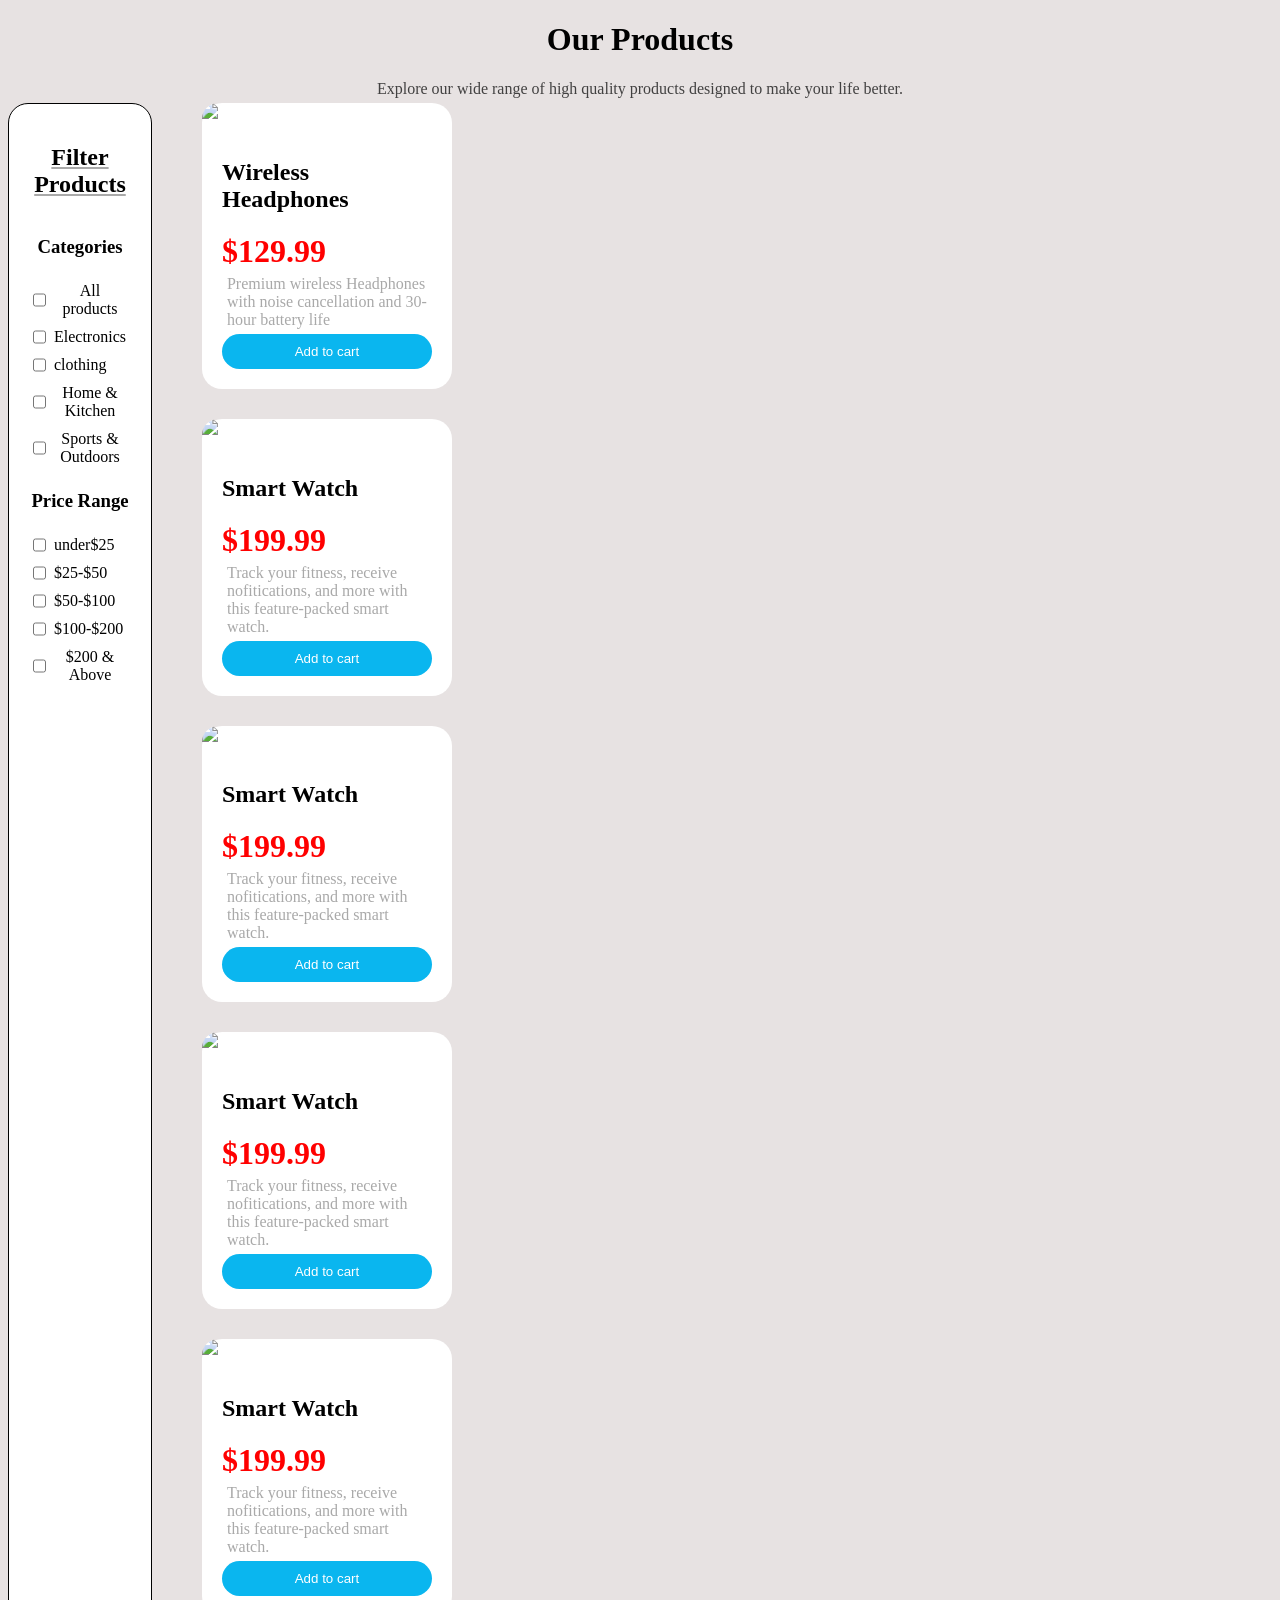
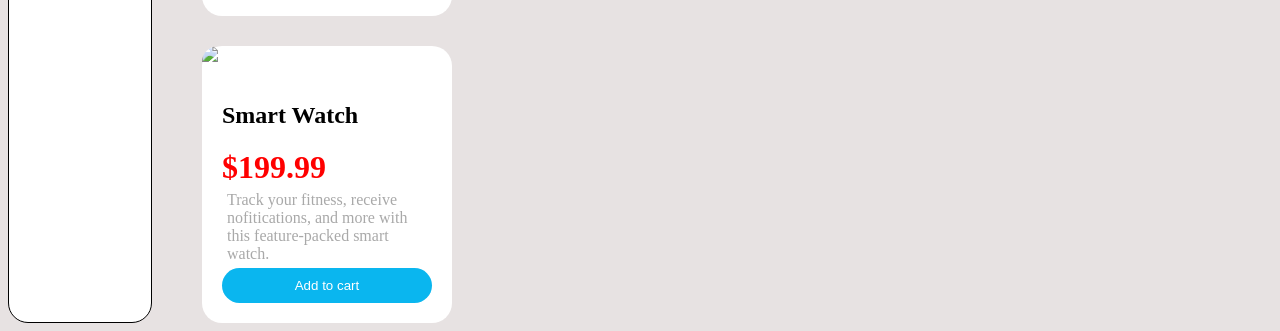
==== Flexbox/hard-products.html/index.html @ 77072bcd "Add files via upload" ====
<!DOCTYPE html>
<html lang="en">
<head>
    <meta charset="UTF-8">
    <meta name="viewport" content="width=device-width, initial-scale=1.0">
    <title>Document</title>
    <link rel="stylesheet" href="style.css">
</head>
<body>
    <h1 class="title">Our Products</h1>
    <p class="desc">Explore our wide range of high quality products designed to make your life better.</p>
    <div class="parent">
        <div class="Sidebar">
            <h2 class="Filter">Filter Products</h2>
            <h3>Categories</h3>
            
            <div class="but1" >
            <div class="container"><input type="checkbox"><p>All products</p></div>
            <div class="container"><input type="checkbox"><p>Electronics</p></div>
           <div class="container"> <input type="checkbox"><p>clothing</p></div>
             <div class="container"><input type="checkbox"><p>Home & Kitchen</p></div>
            <div class="container"><input type="checkbox"><p>Sports & Outdoors</p> </div>
            <h3>Price Range</h3>
            <div class="container"><input type="checkbox"><p>under$25</p></div>
            <div class="container"><input type="checkbox"><p>$25-$50</p></div>
            <div class="container"><input type="checkbox"><p>$50-$100</p></div>
            <div class="container"><input type="checkbox"><p>$100-$200</p></div>
            <div class="container"><input type="checkbox"><p>$200 & Above</p></div>
        </div>

</div>
    <div class="parent2">
        <div class="stuff">
            <img src="https://placehold.co/300x200">
            <div class="cardbox">   
                <h2>Wireless Headphones</h2>
                <h1 class="Price">$129.99</h1>
                <p class="desc1">Premium wireless Headphones with noise cancellation and 30-hour battery life</p>
                <button>Add to cart</button>


            </div>

            
           
            

        </div>

        <div class="stuff">
            <img src="https://placehold.co/300x200">
            <div class="cardbox">   
                <h2>Smart Watch</h2>
                <h1 class="Price">$199.99</h1>
                <p class="desc1">Track your fitness, receive nofitications, and more with this feature-packed smart watch.</p>
                <button>Add to cart</button>
                </div>
        </div>
        <div class="stuff">
            <img src="https://placehold.co/300x200">
            <div class="cardbox">   
                <h2>Smart Watch</h2>
                <h1 class="Price">$199.99</h1>
                <p class="desc1">Track your fitness, receive nofitications, and more with this feature-packed smart watch.</p>
                <button>Add to cart</button>
                </div>

            </div>

            <div class="stuff">
            <img src="https://placehold.co/300x200">
            <div class="cardbox">   
                <h2>Smart Watch</h2>
                <h1 class="Price">$199.99</h1>
                <p class="desc1">Track your fitness, receive nofitications, and more with this feature-packed smart watch.</p>
                <button>Add to cart</button>
                </div>

            </div>

        <div class="stuff">
            <img src="https://placehold.co/300x200">
            <div class="cardbox">   
                <h2>Smart Watch</h2>
                <h1 class="Price">$199.99</h1>
                <p class="desc1">Track your fitness, receive nofitications, and more with this feature-packed smart watch.</p>
                <button>Add to cart</button>
                </div>

            </div>
            
        <div class="stuff">
            <img src="https://placehold.co/300x200">
            <div class="cardbox">   
                <h2>Smart Watch</h2>
                <h1 class="Price">$199.99</h1>
                <p class="desc1">Track your fitness, receive nofitications, and more with this feature-packed smart watch.</p>
                <button>Add to cart</button>
                </div>

            </div>


        
            
    </div>
</body>
</html>
---- Flexbox/hard-products.html/style.css ----
.title  {
    text-align: center;
}
.desc{
    text-align: center;
    color: rgb(66, 65, 65);
}
body{
    background-color: rgb(231, 226, 226);
}
.Sidebar{
    display: flex;
    flex-direction: column;
    background-color: white;
    width: 250px;
    padding: 20px;
    border: 1px solid;
    border-radius: 20px;
    text-align: center;
   
}
.miau{
    text-decoration: underline lightgray;
}
.parent {
    display: flex;
    width: 10px;
    gap: 50px ;
    
}

.range{
    margin-bottom: 0px;
}
p{
    margin: 5px;
}
.but1{

}
.Filter{
    text-decoration: underline darkgray;
    display: flex;
    
}
.p1{
    display: flex;
}
.p2{
    display: flex;
}
.container {
    display: flex;
}

.cardbox{
    display: flex;
    flex-direction: column;
    padding: 20px;
    
}
.stuff{
    display: flex;
    background-color: white;
    width: 250px;
    border-radius: 20px;
    height: max-content;
    flex-wrap: wrap;
}
.DW{
    display: flex;
    flex-direction: column;
    padding: 20px;
    
}
img{
    border-radius: 20px 20px 0 0;
    width: 100%;
}
button{
    padding: 10px;
    border-radius: 20px;
    border: 15px transparent;
    color: white;
    background-color: rgb(10, 182, 239)
    
}
.Price{
    color: red;
    margin-top: 0;
    margin-bottom: 0;
}
.desc1{
    color: darkgray;
}
.parent2{
    display: flex; 
    gap:30px;
    flex-wrap: wrap;

}
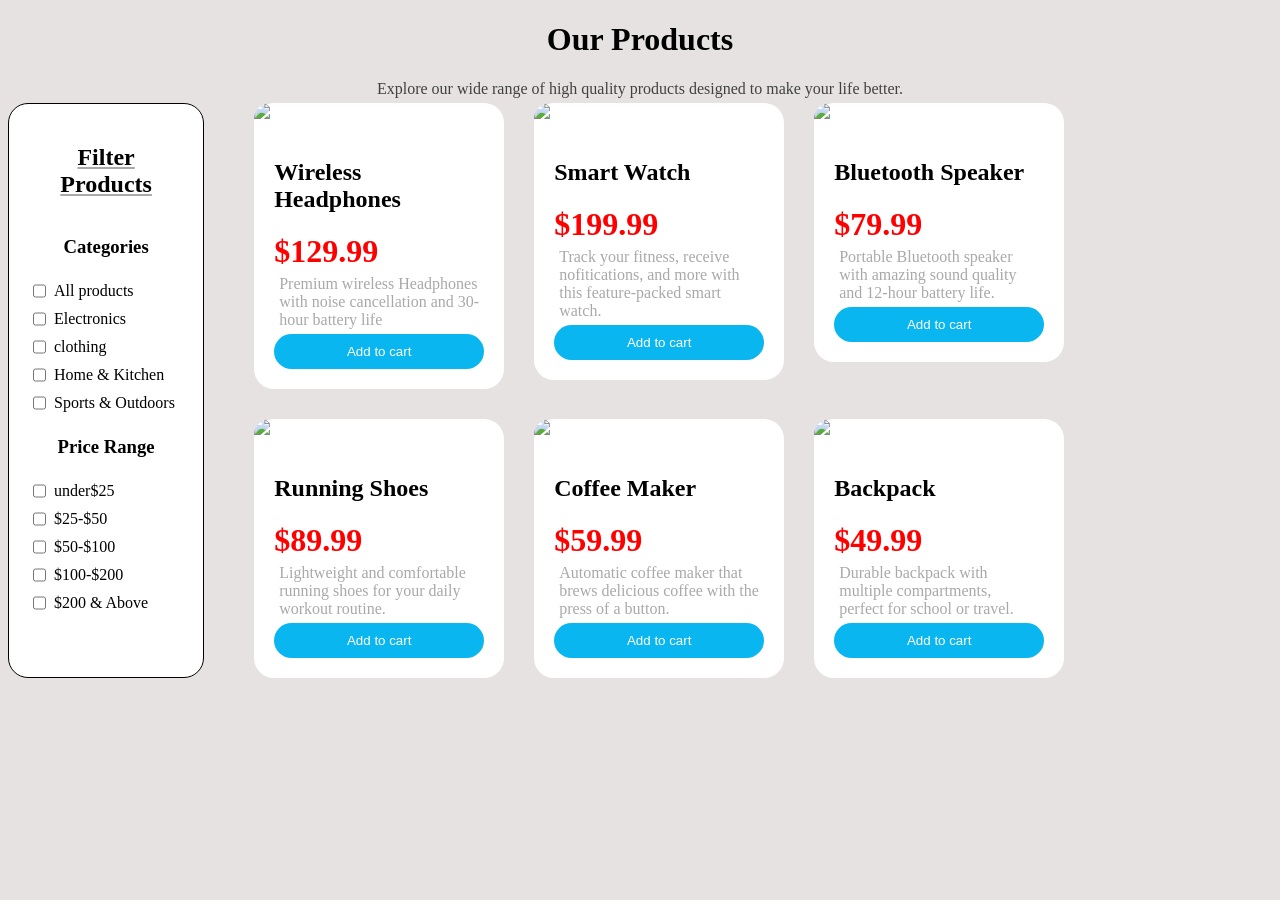
==== commit cb90b7c4: "Update index.html" ====
--- a/Flexbox/hard-products.html/index.html
+++ b/Flexbox/hard-products.html/index.html
@@ -17,8 +17,8 @@
             <div class="but1" >
             <div class="container"><input type="checkbox"><p>All products</p></div>
             <div class="container"><input type="checkbox"><p>Electronics</p></div>
-           <div class="container"> <input type="checkbox"><p>clothing</p></div>
-             <div class="container"><input type="checkbox"><p>Home & Kitchen</p></div>
+            <div class="container"> <input type="checkbox"><p>clothing</p></div>
+            <div class="container"><input type="checkbox"><p>Home & Kitchen</p></div>
             <div class="container"><input type="checkbox"><p>Sports & Outdoors</p> </div>
             <h3>Price Range</h3>
             <div class="container"><input type="checkbox"><p>under$25</p></div>
@@ -28,7 +28,7 @@
             <div class="container"><input type="checkbox"><p>$200 & Above</p></div>
         </div>
 
-</div>
+    </div>
     <div class="parent2">
         <div class="stuff">
             <img src="https://placehold.co/300x200">
@@ -41,11 +41,8 @@
 
             </div>
 
-            
-           
-            
+        </div>
 
-        </div>
 
         <div class="stuff">
             <img src="https://placehold.co/300x200">
@@ -59,9 +56,9 @@
         <div class="stuff">
             <img src="https://placehold.co/300x200">
             <div class="cardbox">   
-                <h2>Smart Watch</h2>
-                <h1 class="Price">$199.99</h1>
-                <p class="desc1">Track your fitness, receive nofitications, and more with this feature-packed smart watch.</p>
+                <h2>Bluetooth Speaker</h2>
+                <h1 class="Price">$79.99</h1>
+                <p class="desc1">Portable Bluetooth speaker with amazing sound quality and 12-hour battery life.</p>
                 <button>Add to cart</button>
                 </div>
 
@@ -70,9 +67,9 @@
             <div class="stuff">
             <img src="https://placehold.co/300x200">
             <div class="cardbox">   
-                <h2>Smart Watch</h2>
-                <h1 class="Price">$199.99</h1>
-                <p class="desc1">Track your fitness, receive nofitications, and more with this feature-packed smart watch.</p>
+                <h2>Running Shoes</h2>
+                <h1 class="Price">$89.99</h1>
+                <p class="desc1">Lightweight  and comfortable running shoes for your daily workout routine.</p>
                 <button>Add to cart</button>
                 </div>
 
@@ -81,9 +78,9 @@
         <div class="stuff">
             <img src="https://placehold.co/300x200">
             <div class="cardbox">   
-                <h2>Smart Watch</h2>
-                <h1 class="Price">$199.99</h1>
-                <p class="desc1">Track your fitness, receive nofitications, and more with this feature-packed smart watch.</p>
+                <h2>Coffee Maker </h2>
+                <h1 class="Price">$59.99</h1>
+                <p class="desc1">Automatic coffee maker that brews delicious coffee with the press of a button. </p>
                 <button>Add to cart</button>
                 </div>
 
@@ -92,9 +89,9 @@
         <div class="stuff">
             <img src="https://placehold.co/300x200">
             <div class="cardbox">   
-                <h2>Smart Watch</h2>
-                <h1 class="Price">$199.99</h1>
-                <p class="desc1">Track your fitness, receive nofitications, and more with this feature-packed smart watch.</p>
+                <h2>Backpack</h2>
+                <h1 class="Price">$49.99</h1>
+                <p class="desc1">Durable backpack with multiple compartments, perfect for school  or travel.</p>
                 <button>Add to cart</button>
                 </div>
 
@@ -105,4 +102,4 @@
             
     </div>
 </body>
-</html>+</html>
--- a/Flexbox/hard-products.html/style.css
+++ b/Flexbox/hard-products.html/style.css
@@ -19,12 +19,9 @@
     text-align: center;
    
 }
-.miau{
-    text-decoration: underline lightgray;
-}
+
 .parent {
     display: flex;
-    width: 10px;
     gap: 50px ;
     
 }
@@ -35,9 +32,7 @@
 p{
     margin: 5px;
 }
-.but1{
 
-}
 .Filter{
     text-decoration: underline darkgray;
     display: flex;
@@ -64,7 +59,7 @@
     background-color: white;
     width: 250px;
     border-radius: 20px;
-    height: max-content;
+    height: fit-content;
     flex-wrap: wrap;
 }
 .DW{
@@ -94,8 +89,7 @@
     color: darkgray;
 }
 .parent2{
-    display: flex; 
-    gap:30px;
+    display: flex;
     flex-wrap: wrap;
-
-}+    gap: 30px   ;
+}
